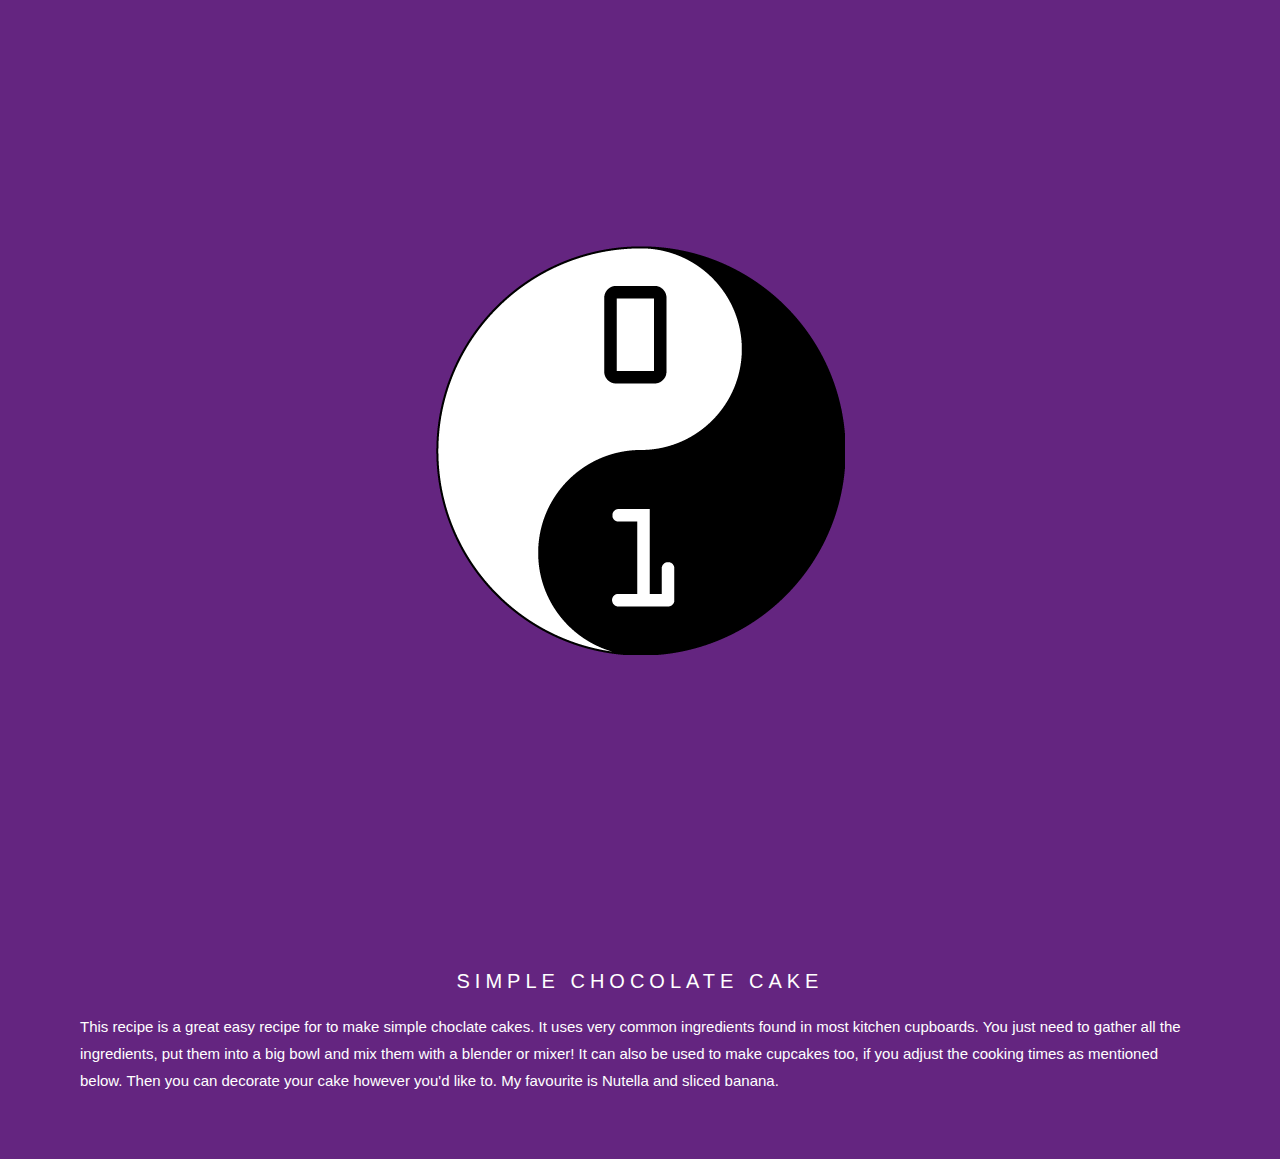
==== CSS_Lessons/Sweet_Scroll_Files/index.html @ e64247b7 "added recipe files" ====
<!DOCTYPE html>
<html>
  <head>
    <meta name="viewport" content="width=device-width, initial-scale=1">
    <link rel="stylesheet" type="text/css" href="style.css">
  </head>
  
  <div class="cd-logo">
    
  </div>
  
  <div class="textSection">
    <h3>SIMPLE CHOCOLATE CAKE</h3>
    <p>This recipe is a great easy recipe for to make simple choclate cakes.
    It uses very common ingredients found in most kitchen cupboards.
    You just need to gather all the ingredients, put them into a big bowl
    and mix them with a blender or mixer!
    It can also be used to make cupcakes too, if you adjust
    the cooking times as mentioned below.
    Then you can decorate your cake however you'd like to.
    My favourite is Nutella and sliced banana. 
    </p>
  </div>
  
</html>
---- CSS_Lessons/Sweet_Scroll_Files/style.css ----
body, html {
  height: 100%;
  margin: 0;
  font: 400 15px/1.8 "Lato", sans-serif;
  color: White;
}

.cd-logo {
  position: relative;
  background-position: center;
  background-repeat: no-repeat;
  background-color: #642580;
  background-size: cover;
  min-height: 100%;
}

.cd-logo {
  background-image: url("CoderDojo.png");
  min-height: 100%;
  background-size: auto;
}

h3 {
  letter-spacing: 5px;
  text-transform: uppercase;
  font: 20px "Lato", sans-serif;
  color: white;
  text-align:center
}

.textSection {
  background-color:#642580;
  padding:50px 80px;
}
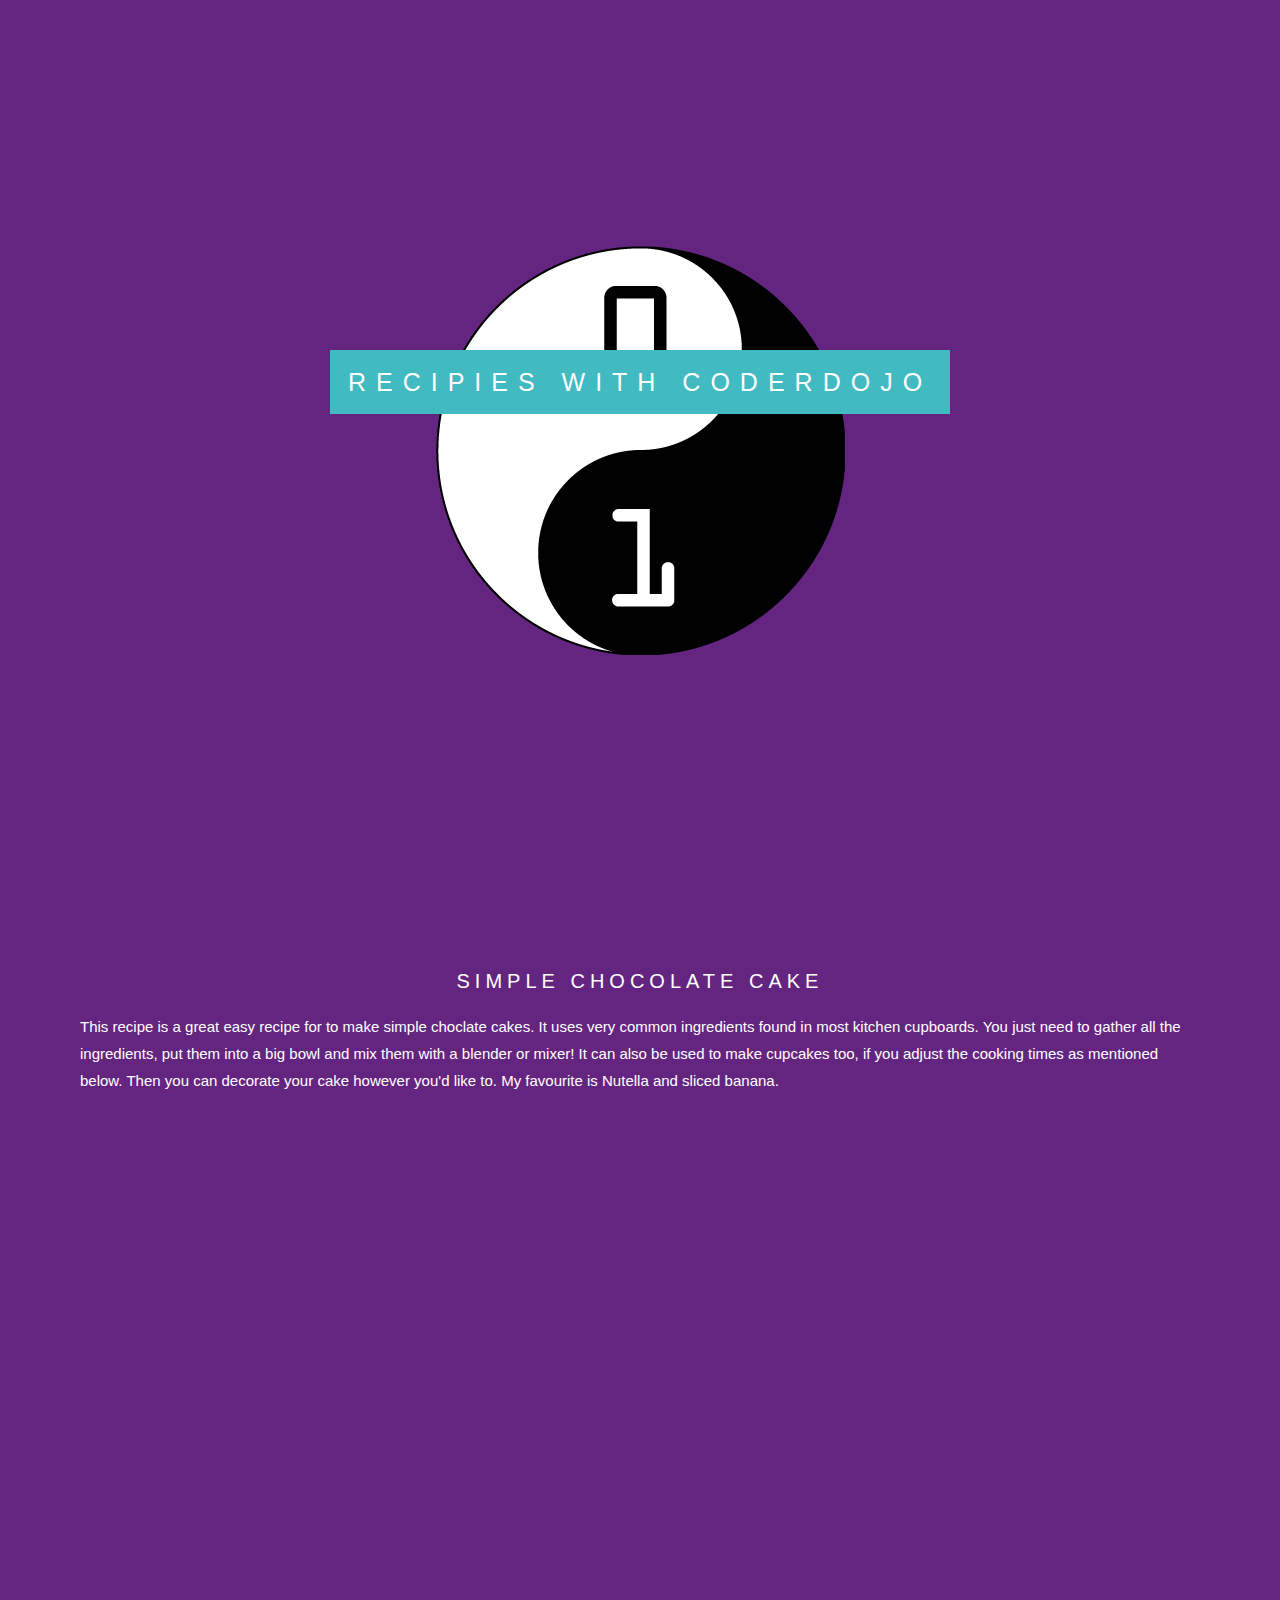
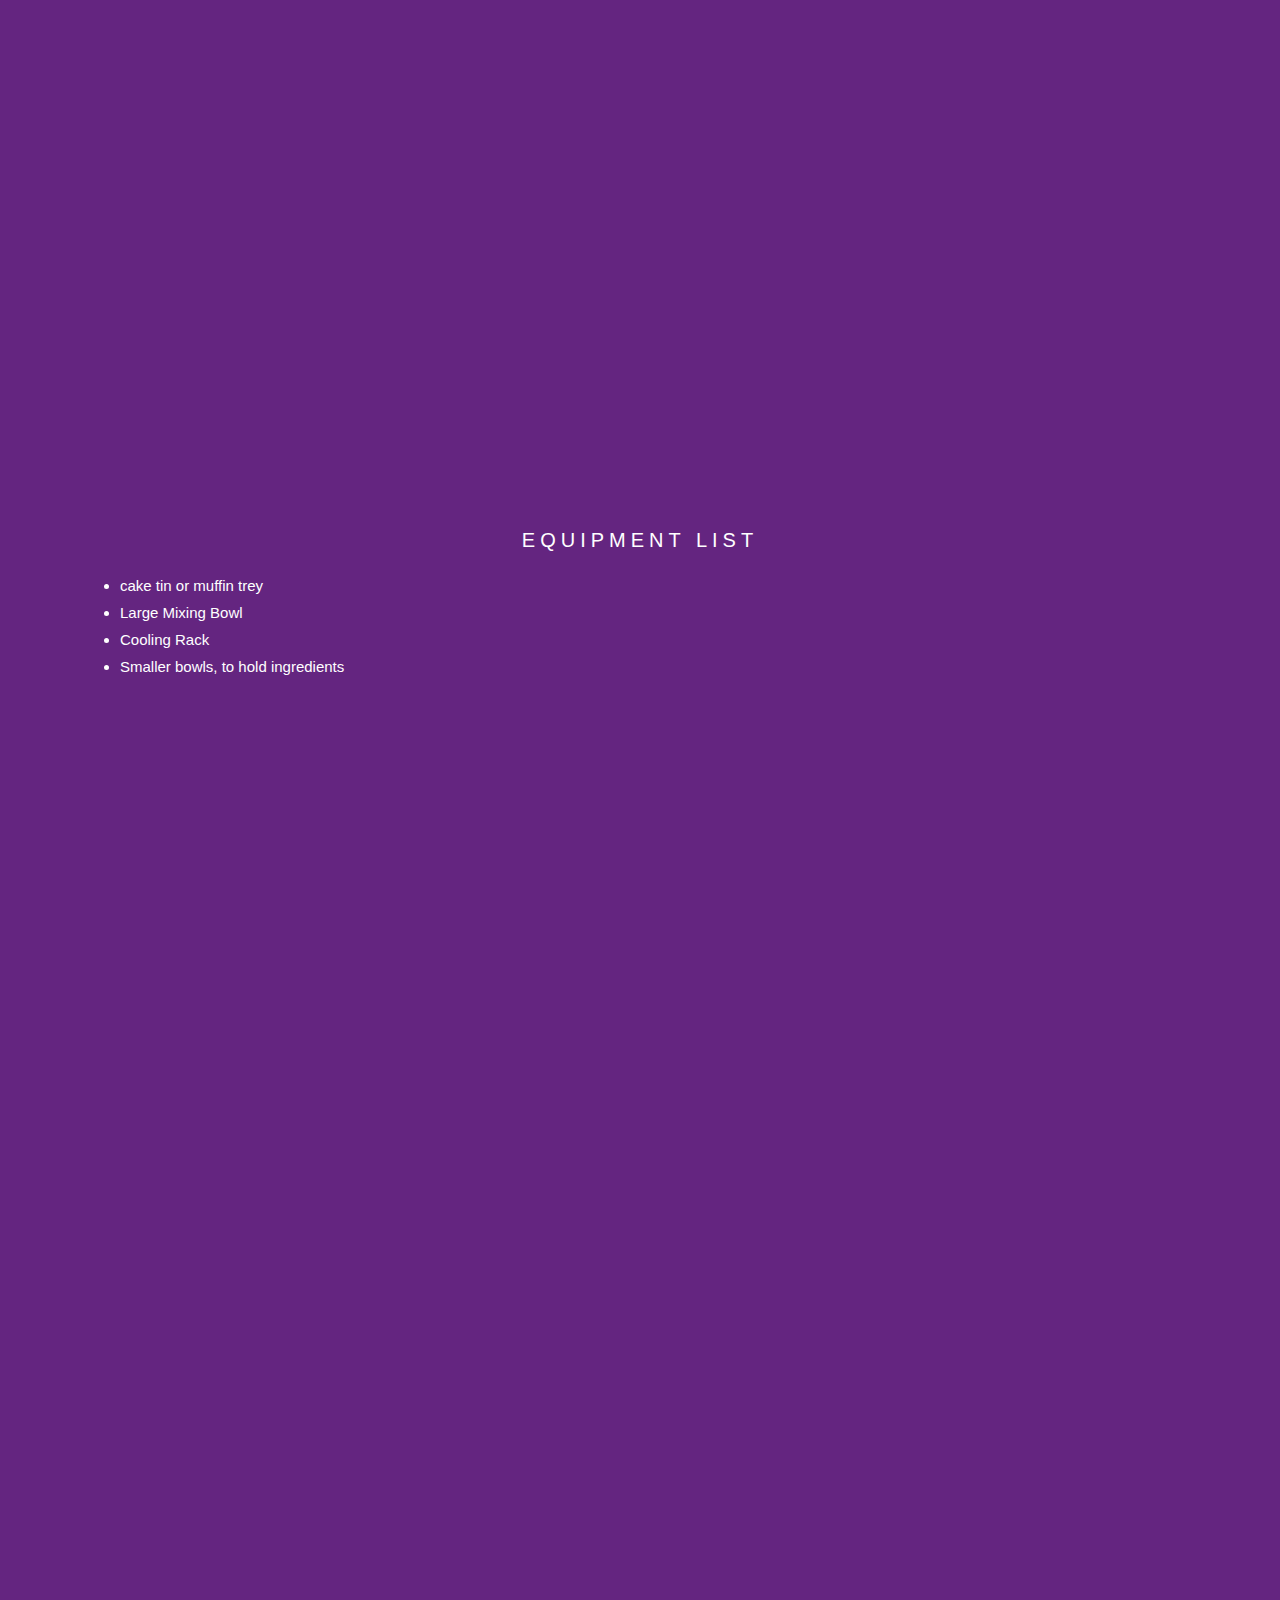
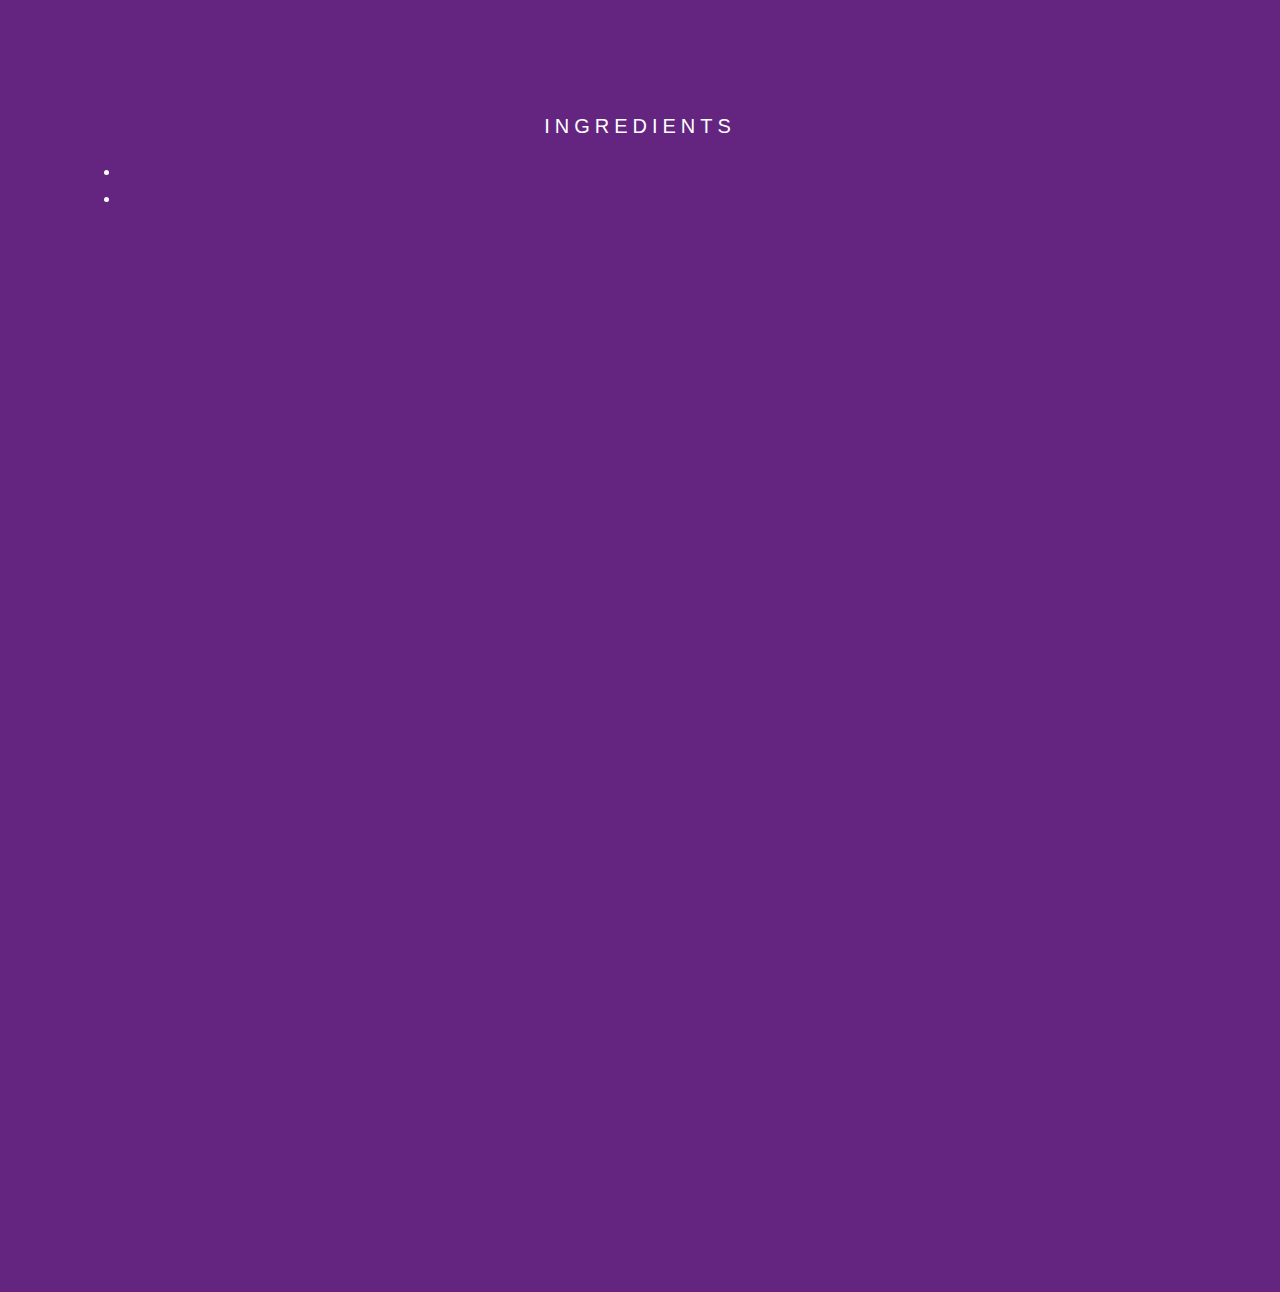
==== commit af08ab5b: "4/1" ====
--- a/CSS_Lessons/Sweet_Scroll_Files/index.html
+++ b/CSS_Lessons/Sweet_Scroll_Files/index.html
@@ -6,6 +6,10 @@
   </head>
   
   <div class="cd-logo">
+      <div class="caption">
+        <span class="border" >RECIPIES WITH CODERDOJO</span>
+      </div>
+    </div>
     
   </div>
   
@@ -21,5 +25,28 @@
     My favourite is Nutella and sliced banana. 
     </p>
   </div>
-  
-</html>+  <div class="kitchen-equipment"></div>
+  <div class="textSection">
+    <h3>EQUIPMENT LIST</h3>
+    <ul>
+      <li>cake tin or muffin trey</li>
+      <li>Large Mixing Bowl</li>
+      <li>Cooling Rack</li>
+      <li>Smaller bowls, to hold ingredients</li>
+    </ul>
+  </div>
+  <div class="cake-ingredients"></div>
+
+  <div class="textSection">
+    <h3>INGREDIENTS</h3>
+    <ul>
+      <li></li>
+      <li></li>
+    </ul>
+
+  </div>
+  <div class="baking-instructions"></div>
+  <div class="textSection">
+    <p></p>
+  </div>
+  </html>--- a/CSS_Lessons/Sweet_Scroll_Files/style.css
+++ b/CSS_Lessons/Sweet_Scroll_Files/style.css
@@ -5,13 +5,16 @@
   color: White;
 }
 
-.cd-logo {
+.cd-logo, .kitchen-equipment, .cake-ingredients,.baking-instructions { 
   position: relative;
   background-position: center;
   background-repeat: no-repeat;
   background-color: #642580;
   background-size: cover;
   min-height: 100%;
+
+  background-attachment: fixed;
+  
 }
 
 .cd-logo {
@@ -31,4 +34,28 @@
 .textSection {
   background-color:#642580;
   padding:50px 80px;
+}
+
+.ktichen-equipment{
+  background-image: url(utensils.JPG);
+}
+.cake-ingredients{
+  background-image: url("ingredients.jog");
+}
+.baking-instructions{
+  background-image: url("oven.jpg");
+}
+
+.caption{
+  position: absolute;
+  top: 40%;
+  width: 100%;
+  text-align: center;
+}
+.border{
+  background-color: #41BAC1;
+  color: white;
+  padding: 18px;
+  font-size: 25px;
+  letter-spacing: 10px;
 }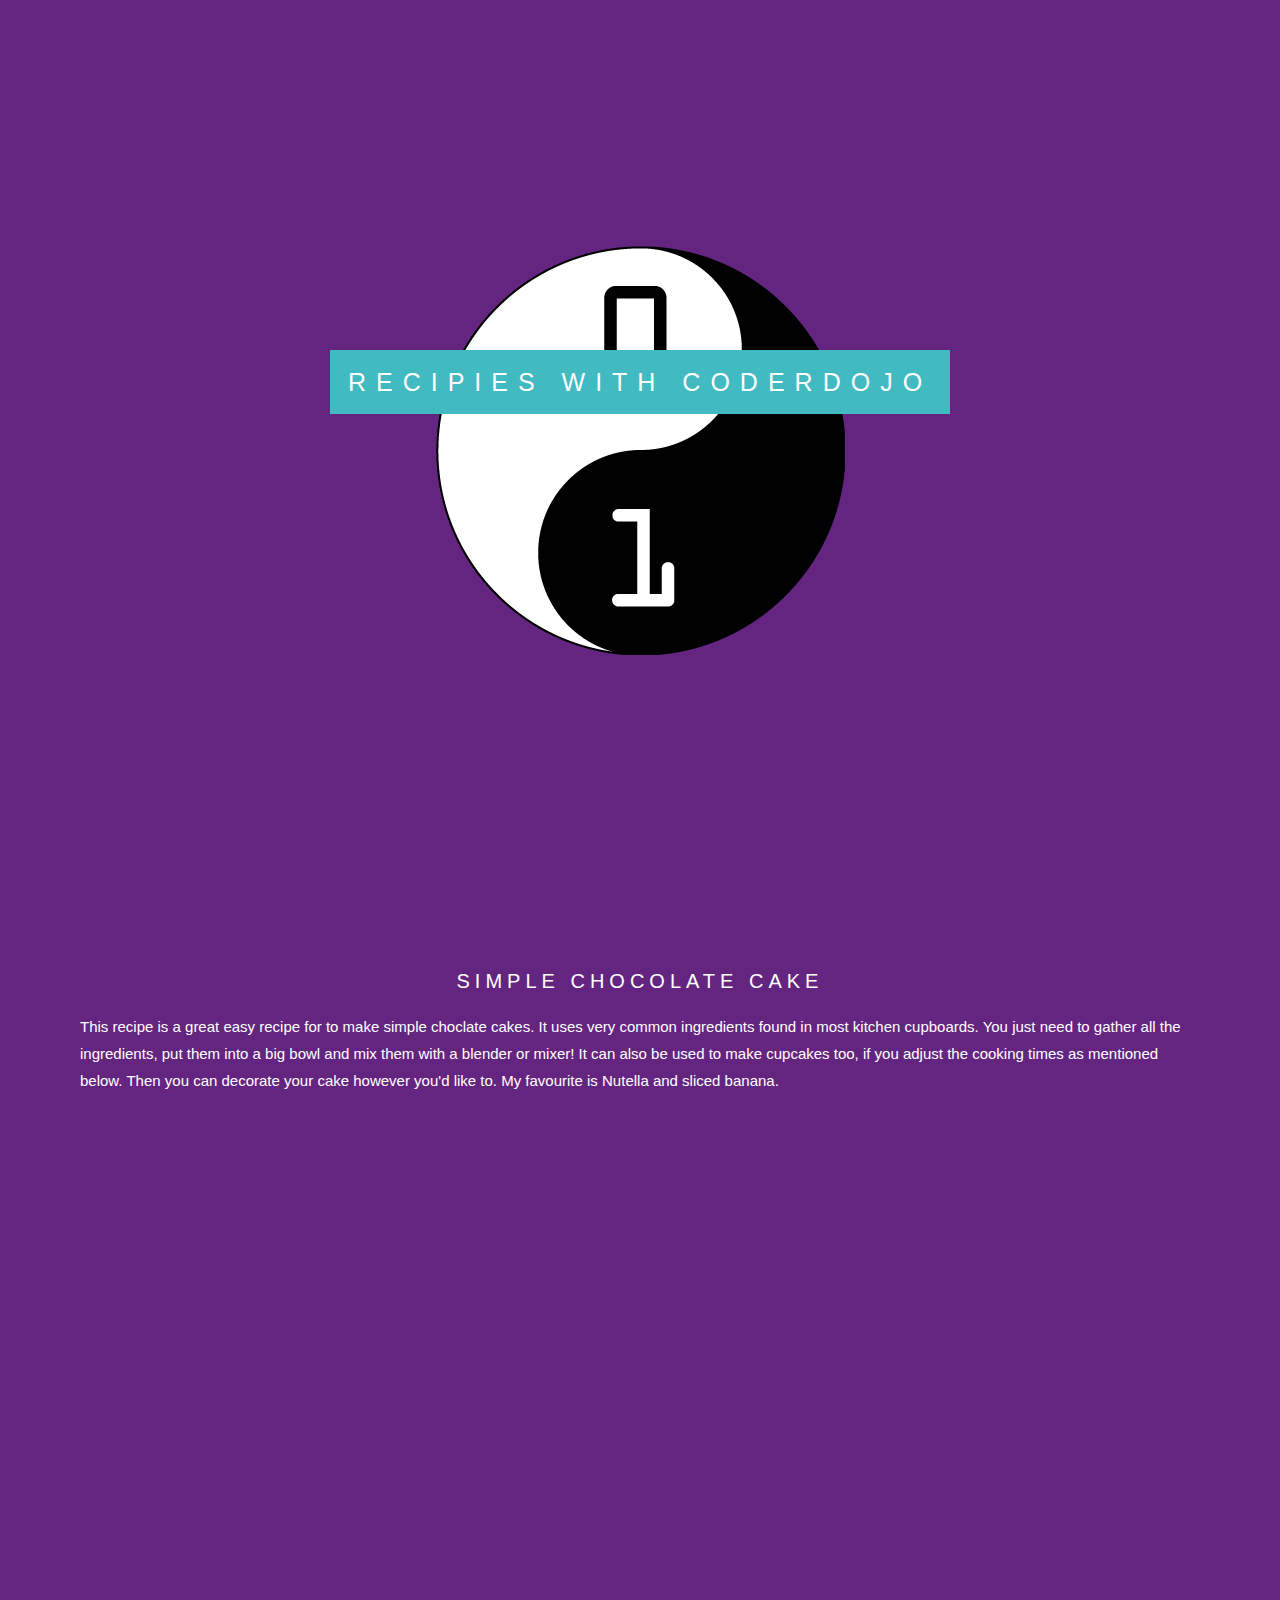
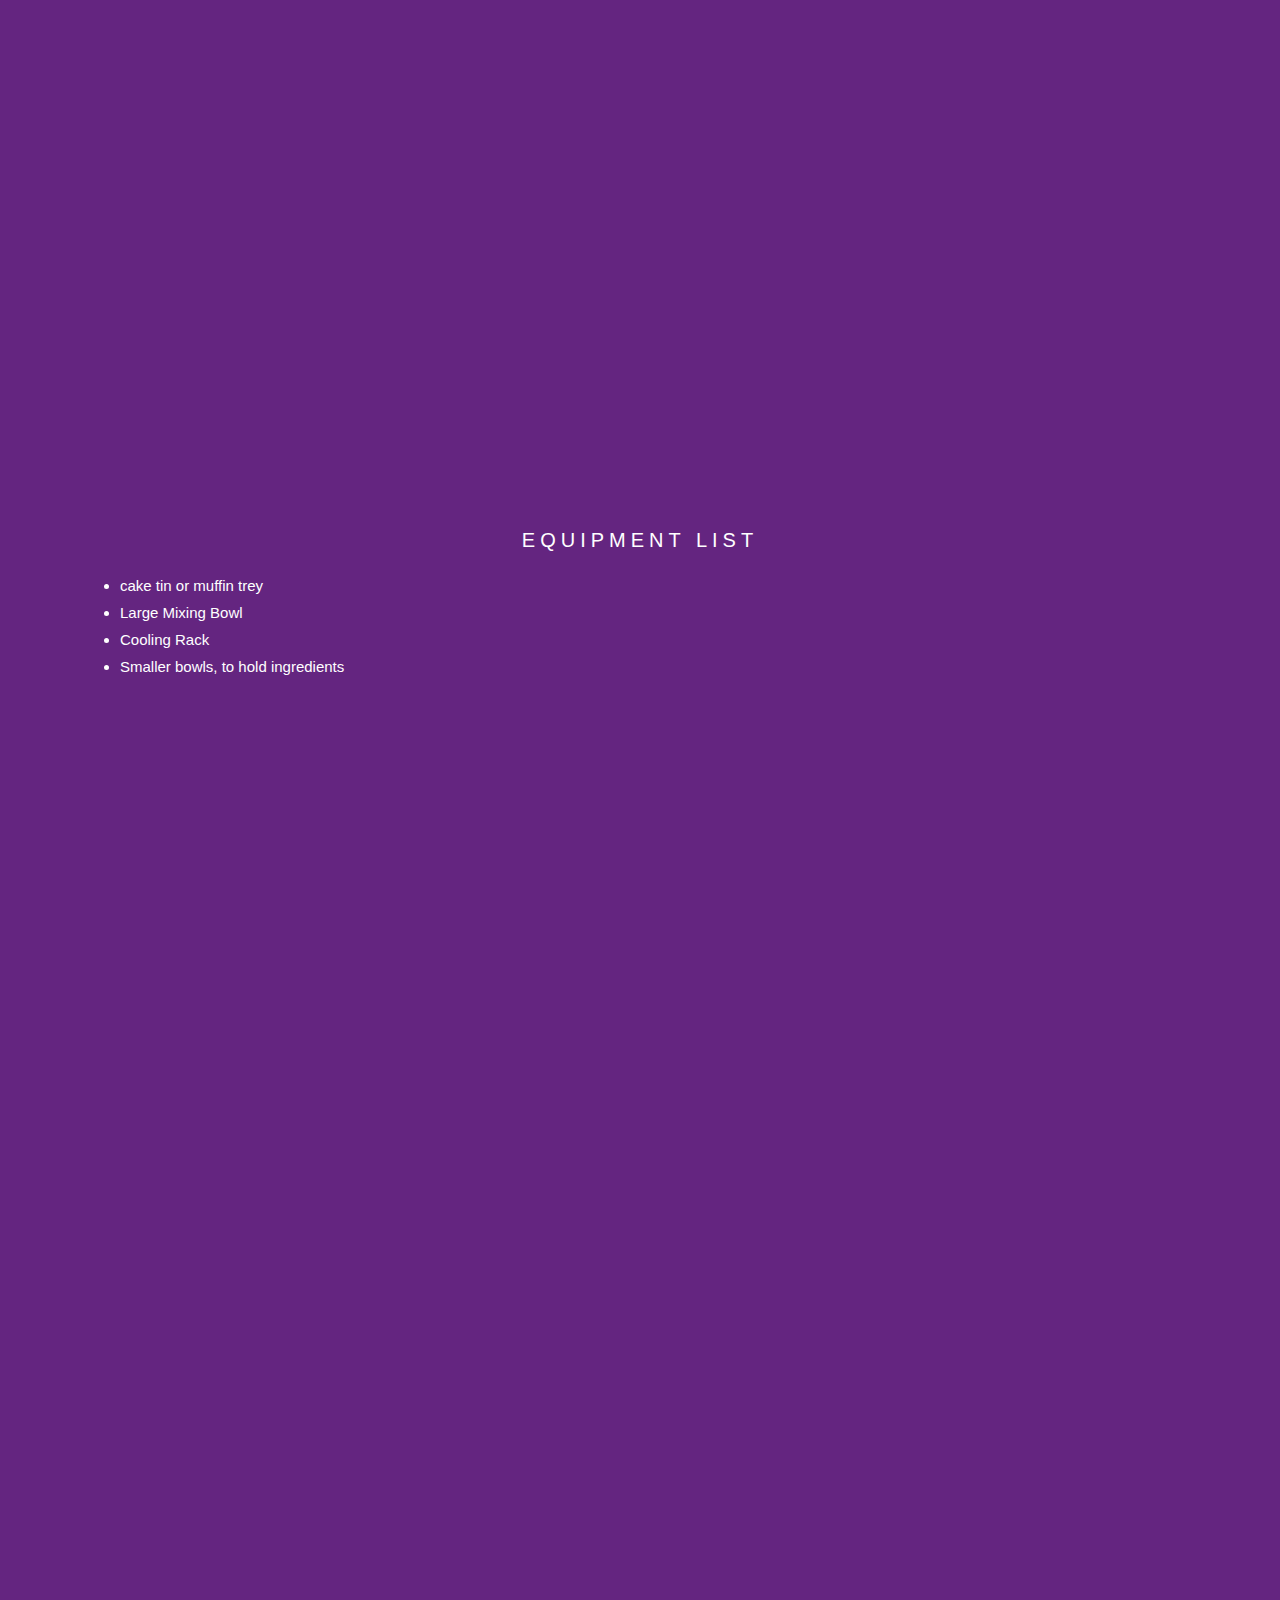
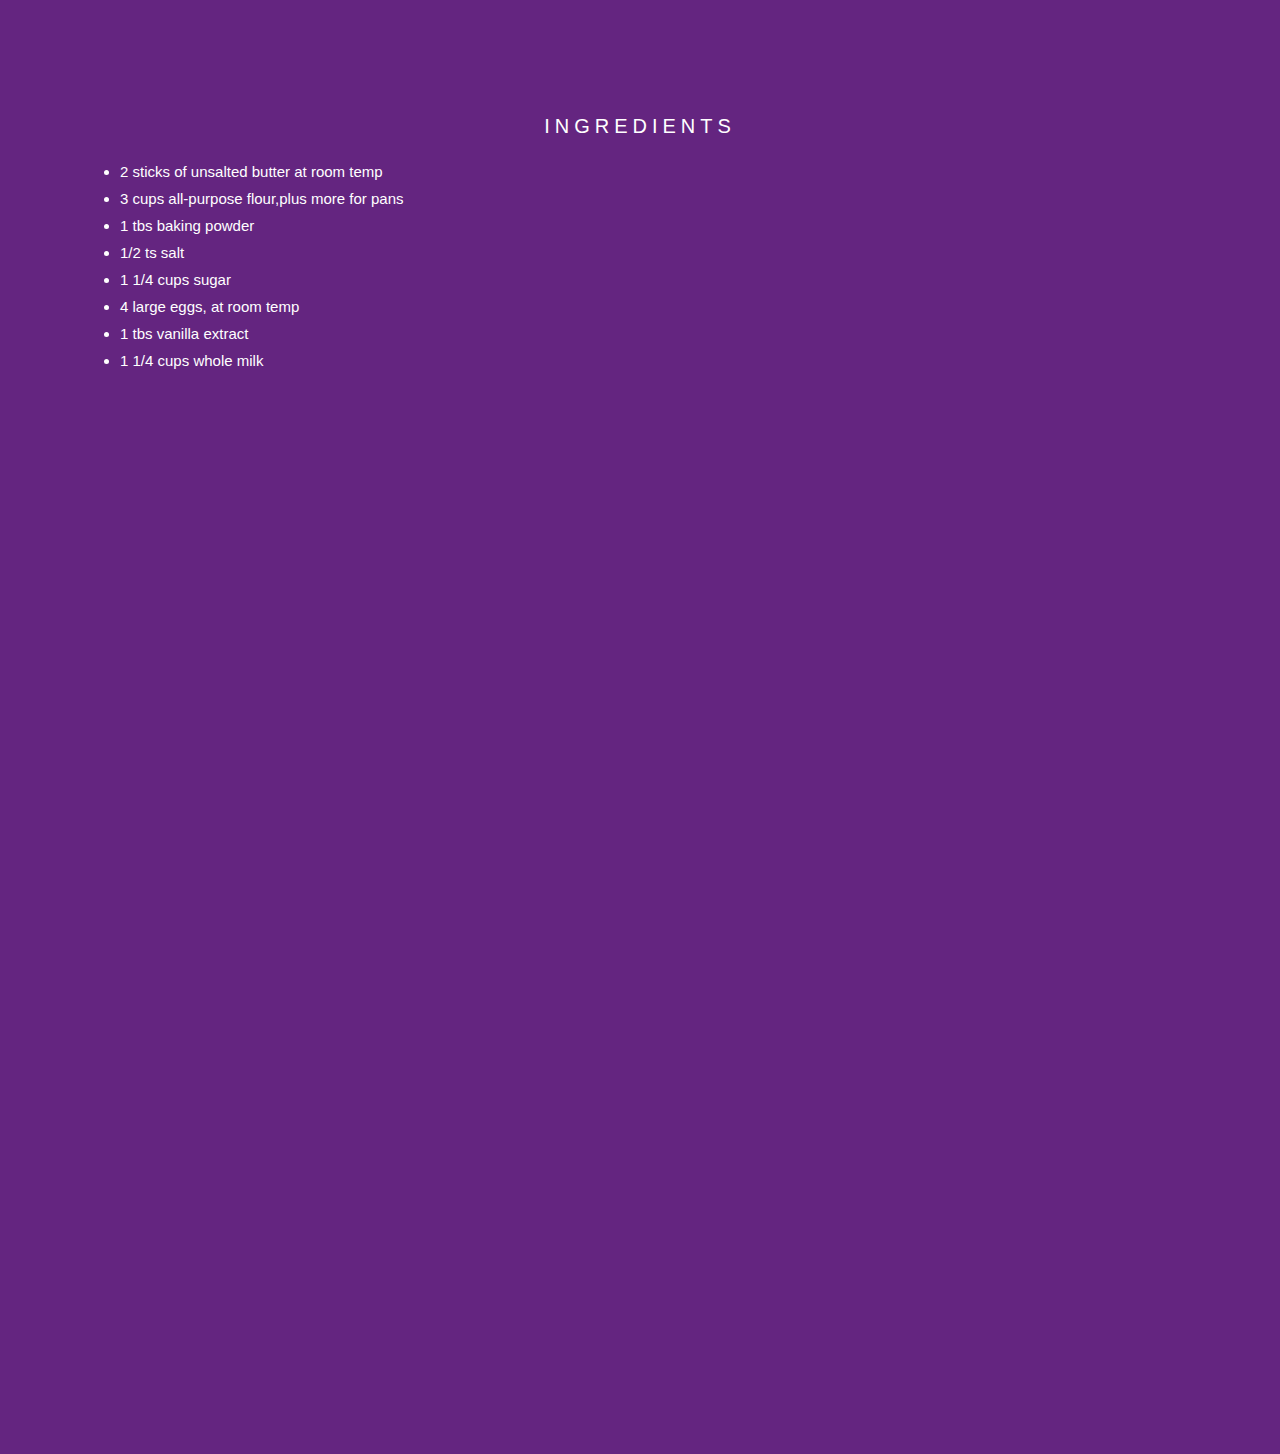
==== commit 5dd6c24b: "4-6" ====
--- a/CSS_Lessons/Sweet_Scroll_Files/index.html
+++ b/CSS_Lessons/Sweet_Scroll_Files/index.html
@@ -40,8 +40,14 @@
   <div class="textSection">
     <h3>INGREDIENTS</h3>
     <ul>
-      <li></li>
-      <li></li>
+      <li>2 sticks of unsalted butter at room temp</li>
+      <li>3 cups all-purpose flour,plus more for pans</li>
+      <li>1 tbs baking powder</li>
+      <li>1/2 ts salt</li>
+      <li>1 1/4 cups sugar</li>
+      <li>4 large eggs, at room temp</li>
+      <li>1 tbs vanilla extract</li>
+      <li>1 1/4 cups whole milk</li>
     </ul>
 
   </div>
--- a/CSS_Lessons/Sweet_Scroll_Files/style.css
+++ b/CSS_Lessons/Sweet_Scroll_Files/style.css
@@ -36,11 +36,11 @@
   padding:50px 80px;
 }
 
-.ktichen-equipment{
-  background-image: url(utensils.JPG);
+.kitchen-equipment{
+  background-image: url("utensils.JPG");
 }
 .cake-ingredients{
-  background-image: url("ingredients.jog");
+  background-image: url("ingredients.jpg");
 }
 .baking-instructions{
   background-image: url("oven.jpg");
